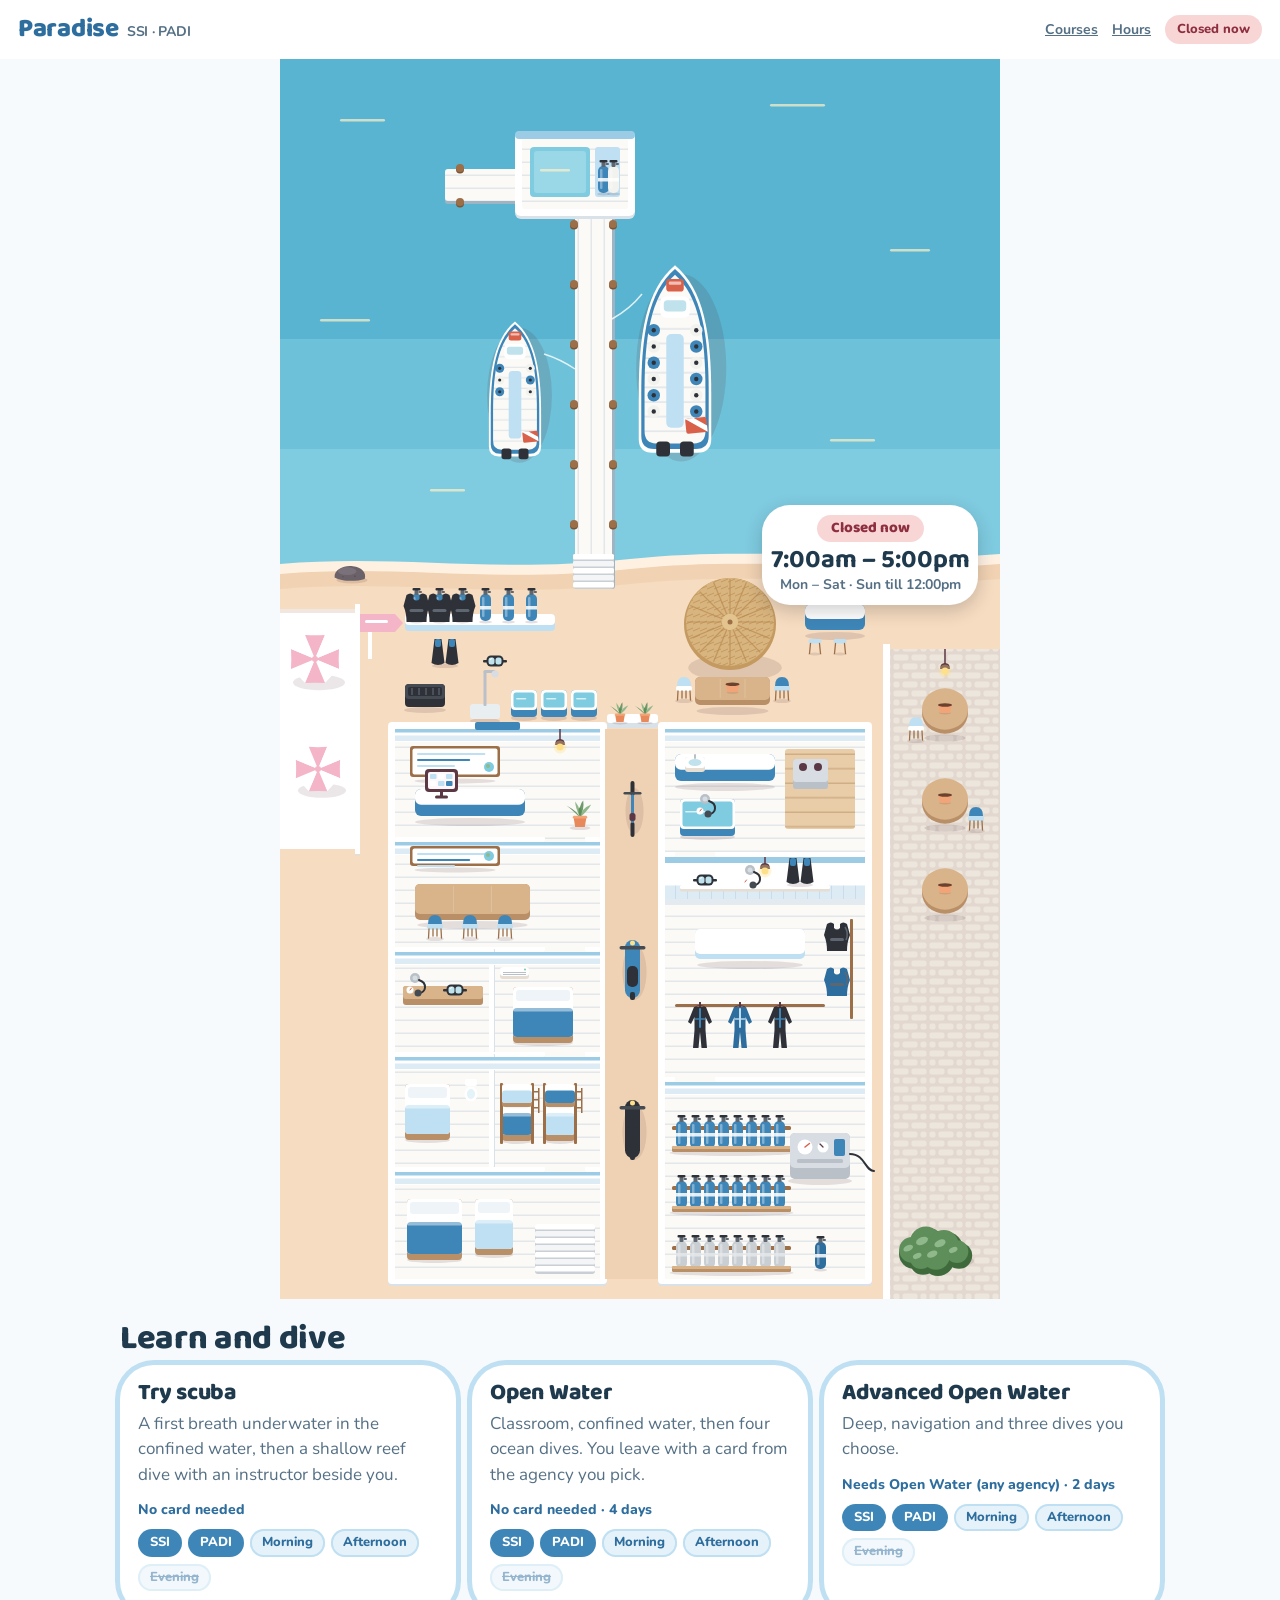
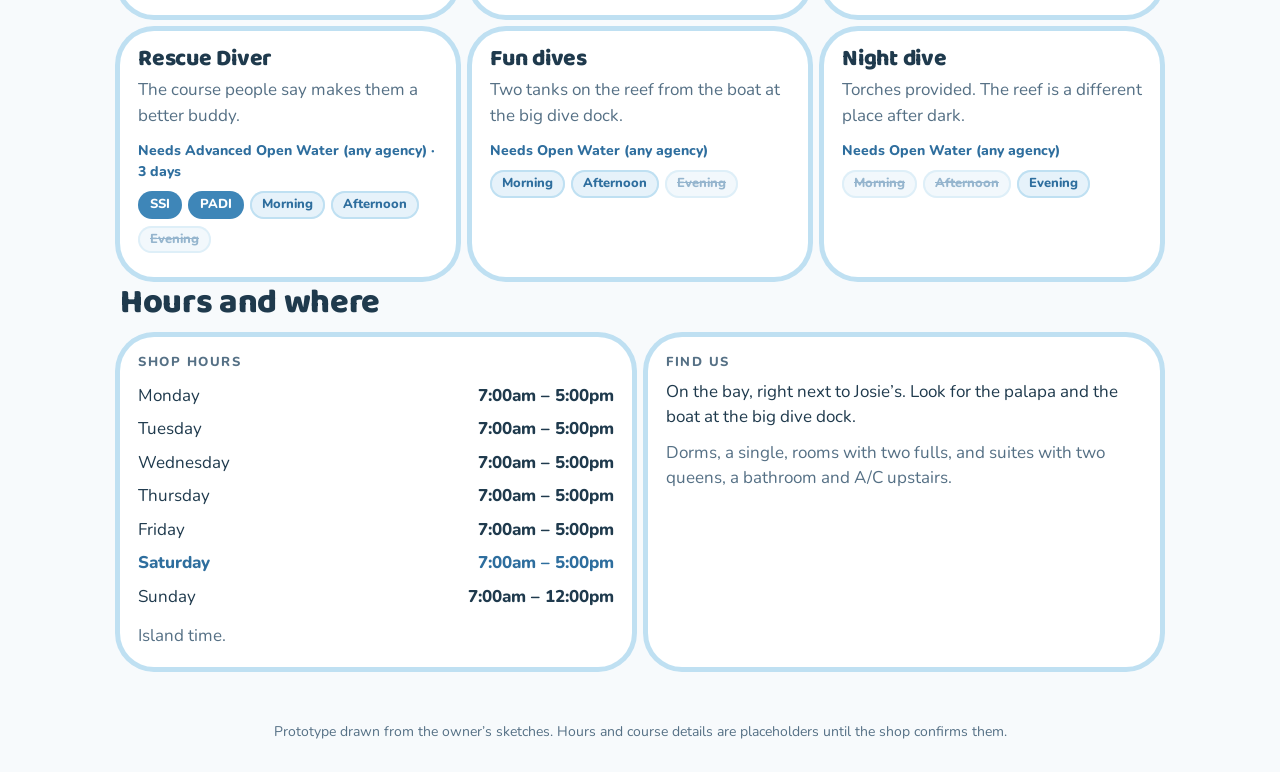
==== places/paradise/index.html @ 058cf266 "Paradise Divers: redrawn from the owner's sketches and the satellite view in Josie's style (new art/" ====
<!doctype html>
<html lang="en" data-place="paradise">
<head>
<meta charset="utf-8">
<meta name="viewport" content="width=device-width, initial-scale=1">
<title>Paradise</title>
<meta name="description" content="SSI and PADI dive shop and hostel on the bay in Utila, next to Josie's.">
<link rel="stylesheet" href="../../art/tokens.css">
<style>
  body { margin: 0; font-size: 17px; line-height: 1.5; }
  .top { display: flex; align-items: center; padding: 10px 18px; background: var(--card); }
  .brand { font-family: var(--u-display); font-weight: 800; font-size: 26px; color: var(--accent-deep); flex: 1; letter-spacing: -.01em; }
  .brand small { font-family: var(--u-body); font-size: 14px; color: var(--ink2); font-weight: 700; margin-left: 8px; }
  .top a { color: var(--ink2); font-weight: 700; font-size: 14px; margin-right: 14px; }
  .stage { position: relative; max-width: 720px; margin: 0 auto; }
  .stage svg { display: block; width: 100%; height: auto; }
  .stage .u-sign { position: absolute; right: 3%; top: 36%; width: 30%; min-width: 150px; padding: 10px 6px; box-sizing: border-box; }
  .stage .u-sign b { font-size: clamp(16px, 3.4vw, 26px); }
  .stage .u-sign small { font-size: clamp(11px, 1.8vw, 14px); }
  .stage .u-pill { font-size: clamp(11px, 2vw, 15px); padding: 2px 14px; margin-bottom: 4px; }
  .wrap { max-width: 1040px; margin: 0 auto; padding: 22px 16px 40px; }
  h2 { font-size: 34px; margin: 12px 0 14px; }
  .list { display: flex; flex-wrap: wrap; margin: 0 -8px; }
  .item { box-sizing: border-box; flex: 1 1 300px; margin: 8px; }
  .item h3 { font-size: 23px; }
  .item p { margin: 6px 0 12px; color: var(--ink2); }
  .item .u-chip { margin: 0 6px 6px 0; }
  .needs { font-size: 14px; font-weight: 800; color: var(--accent-deep); margin-bottom: 8px; }
  .info { display: flex; flex-wrap: wrap; margin: 8px -8px 0; }
  .info .u-card { flex: 1 1 300px; margin: 8px; box-sizing: border-box; }
  .hrs { width: 100%; border-collapse: collapse; font-variant-numeric: tabular-nums; }
  .hrs td { padding: 4px 0; } .hrs td:last-child { text-align: right; font-weight: 800; }
  .hrs tr.today td { color: var(--accent-deep); font-weight: 800; }
  footer { text-align: center; color: var(--ink2); font-size: 14px; padding: 6px 16px 30px; }
</style>
</head>
<body>
<div class="top"><span class="brand">Paradise<small>SSI &middot; PADI</small></span><a href="#learn">Courses</a><a href="#where">Hours</a><span class="u-pill" id="open">Open</span></div>

<div class="stage">
  <svg id="scene" viewBox="0 0 1440 2480" role="img" aria-label="Paradise from above: the confined-water pool and action area, the dive boat at the big dive dock, the school and rooms, the courtyard with bikes and Honda Navis, the palapa, restaurant, retail and tank room. Josie's is next door to the west."></svg>
  <div class="u-sign"><span class="u-pill" id="signpill">Open</span><b id="signhrs"></b><small id="signdays"></small></div>
</div>

<div class="wrap">
  <h2 id="learn">Learn and dive</h2>
  <div class="list" id="courses"></div>
  <h2 id="where">Hours and where</h2>
  <div class="info">
    <div class="u-card"><span class="u-kicker">Shop hours</span><table class="hrs" id="hrs"></table><p class="u-muted" style="margin:10px 0 0">Island time.</p></div>
    <div class="u-card"><span class="u-kicker">Find us</span><p style="margin:0 0 10px">On the bay, right next to Josie&rsquo;s. Look for the palapa and the boat at the big dive dock.</p><p class="u-muted" style="margin:0">Dorms, a single, rooms with two fulls, and suites with two queens, a bathroom and A/C upstairs.</p></div>
  </div>
</div>
<footer>Prototype drawn from the owner&rsquo;s sketches. Hours and course details are placeholders until the shop confirms them.</footer>

<script src="../../art/josie.js"></script>
<script src="map.js"></script>
<script>
(function () {
  'use strict';
  document.getElementById('scene').innerHTML = UART.paradise.ground({ tanks: { full: 16, empty: 8, filling: 0 } });
  var BN = { m: 'Morning', a: 'Afternoon', e: 'Evening' }, DAYS = ['sun', 'mon', 'tue', 'wed', 'thu', 'fri', 'sat'], LONG = { sun: 'Sunday', mon: 'Monday', tue: 'Tuesday', wed: 'Wednesday', thu: 'Thursday', fri: 'Friday', sat: 'Saturday' };
  function mins(s) { var a = s.split(':'); return +a[0] * 60 + +a[1]; }
  function clock(s) { var a = s.split(':'), h = +a[0]; return (h % 12 || 12) + ':' + a[1] + (h >= 12 ? 'pm' : 'am'); }
  function islandNow() { var d = new Date(Date.now() - 6 * 3600 * 1000); return { day: DAYS[d.getUTCDay()], m: d.getUTCHours() * 60 + d.getUTCMinutes() }; }
  var xhr = new XMLHttpRequest();
  xhr.open('GET', 'place_card.json');
  xhr.onload = function () {
    var card; try { card = JSON.parse(xhr.responseText); } catch (e) { return; }
    var L = card.cert_levels;
    document.getElementById('courses').innerHTML = card.courses.map(function (c) {
      return '<div class="u-card item"><h3>' + c.name + '</h3><p>' + c.blurb + '</p><div class="needs">' + (c.needs === 'none' ? 'No card needed' : 'Needs ' + L[c.needs] + ' (any agency)') + (c.days ? ' &middot; ' + c.days + ' days' : '') + '</div>' +
        (c.agencies[0] === 'any' ? '' : c.agencies.map(function (a) { return '<span class="u-chip on">' + a + '</span>'; }).join('')) +
        ['m', 'a', 'e'].map(function (k) { return '<span class="u-chip ' + (c.blocks.indexOf(k) > -1 ? '' : 'off') + '">' + BN[k] + '</span>'; }).join('') + '</div>';
    }).join('');
    var now = islandNow(), today = card.hours[now.day], open = false, rows = '';
    if (today && today !== 'closed') { var r = today.split('-'); open = now.m >= mins(r[0]) && now.m < mins(r[1]); }
    ['mon', 'tue', 'wed', 'thu', 'fri', 'sat', 'sun'].forEach(function (d) { var v = card.hours[d]; rows += '<tr class="' + (d === now.day ? 'today' : '') + '"><td>' + LONG[d] + '</td><td>' + (v === 'closed' ? 'Closed' : clock(v.split('-')[0]) + ' – ' + clock(v.split('-')[1])) + '</td></tr>'; });
    document.getElementById('hrs').innerHTML = rows;
    ['open', 'signpill'].forEach(function (id) { var el = document.getElementById(id); el.textContent = open ? 'Open now' : 'Closed now'; el.className = 'u-pill' + (open ? '' : ' closed'); });
    document.getElementById('signhrs').textContent = clock(card.hours.mon.split('-')[0]) + ' – ' + clock(card.hours.mon.split('-')[1]);
    document.getElementById('signdays').textContent = 'Mon – Sat · Sun till ' + clock(card.hours.sun.split('-')[1]);
  };
  xhr.send();
})();
</script>
</body>
</html>
---- art/tokens.css ----
/* GENERATED by tools/build-art.mjs from art/palettes.json. Do not edit by hand. */
@import url("https://fonts.googleapis.com/css2?family=Baloo+2:wght@600;800&family=DynaPuff:wght@600&family=Nunito:wght@600;700;800&display=swap");

:root {
  --w-sand: #F6DCC0;
  --w-sand-dk: #EBC9A6;
  --w-deck: #D9B48A;
  --w-deck-line: #C79F72;
  --w-wood: #B98B5E;
  --w-wood-dk: #8C6A3E;
  --w-floor: #F6D9D2;
  --w-floor-line: #EADFD5;
  --w-sea: #7FC6D6;
  --w-sea-2: #5FB0C4;
  --w-sea-deep: #3E9DB8;
  --w-foam: #FFFFFF;
  --w-reef: #8FD9CF;
  --w-reef-pale: #B9E7E3;
  --w-reef-dot: #5FBFB3;
  --w-leaf: #4E8A4A;
  --w-leaf-lt: #7FB36B;
  --w-leaf-pale: #8FB98B;
  --w-pot: #E08A5A;
  --w-pot-lt: #F0A67A;
  --w-rock: #6B6670;
  --w-rock-lt: #8A8590;
  --w-shadow: rgba(59,41,37,.13);
  --w-ok: #D9F0E8;
  --w-ok-ink: #2F6B58;
  --w-closed: #F9D6D6;
  --w-closed-ink: #8E2F3F;
  --u-display: 'Baloo 2', 'Nunito', sans-serif;
  --u-body: 'Nunito', -apple-system, 'Segoe UI', Roboto, sans-serif;
  --u-hand: 'DynaPuff', 'Baloo 2', sans-serif;
  --u-r-card: 34px; --u-r-pill: 999px; --u-ring: 5px;
}

/* Josie's Cafe: pink and cream, a sunny morning */
[data-place="josies-cafe"] {
  --ink: #5B3843;
  --ink2: #86606B;
  --paper: #FFF6F2;
  --card: #FFFFFF;
  --accent: #B55573;
  --accent-ink: #FFFFFF;
  --accent-deep: #B55573;
  --edge: #8E3F57;
  --soft: #F5B5C8;
  --wash: #FDEDF1;
  --pop: #EC5C97;
  --line: #EADFD5;
}
@media (prefers-color-scheme: dark) {
  :root:not([data-theme="light"]) [data-place="josies-cafe"], :root:not([data-theme="light"])[data-place="josies-cafe"] {
    --ink: #FCEAF0;
    --ink2: #D4AEBB;
    --paper: #2B1B21;
    --card: #3A262D;
    --accent: #F5B5C8;
    --accent-ink: #3B1B27;
    --accent-deep: #F5B5C8;
    --edge: #C98AA0;
    --soft: #6A3A4B;
    --wash: #34222A;
    --pop: #EC5C97;
    --line: #5A3D47;
  }
}
[data-theme="dark"] [data-place="josies-cafe"], [data-theme="dark"][data-place="josies-cafe"] {
  --ink: #FCEAF0;
  --ink2: #D4AEBB;
  --paper: #2B1B21;
  --card: #3A262D;
  --accent: #F5B5C8;
  --accent-ink: #3B1B27;
  --accent-deep: #F5B5C8;
  --edge: #C98AA0;
  --soft: #6A3A4B;
  --wash: #34222A;
  --pop: #EC5C97;
  --line: #5A3D47;
}

/* Tripwrights: blue and sea-glass, an outfitter's deck */
[data-place="tripwrights"] {
  --ink: #0F2A43;
  --ink2: #4F6A80;
  --paper: #E8F1F6;
  --card: #FFFFFF;
  --accent: #1F5F8B;
  --accent-ink: #FFFFFF;
  --accent-deep: #1F5F8B;
  --edge: #12405F;
  --soft: #A9CFE3;
  --wash: #D8E9F2;
  --pop: #C9953F;
  --line: #CFDCE5;
}
@media (prefers-color-scheme: dark) {
  :root:not([data-theme="light"]) [data-place="tripwrights"], :root:not([data-theme="light"])[data-place="tripwrights"] {
    --ink: #EAF2F7;
    --ink2: #9DB4C6;
    --paper: #0B1E31;
    --card: #14314B;
    --accent: #6FB0CF;
    --accent-ink: #08202F;
    --accent-deep: #6FB0CF;
    --edge: #3E7FA0;
    --soft: #2C5A7A;
    --wash: #102A41;
    --pop: #E0B35C;
    --line: #2A4A66;
  }
}
[data-theme="dark"] [data-place="tripwrights"], [data-theme="dark"][data-place="tripwrights"] {
  --ink: #EAF2F7;
  --ink2: #9DB4C6;
  --paper: #0B1E31;
  --card: #14314B;
  --accent: #6FB0CF;
  --accent-ink: #08202F;
  --accent-deep: #6FB0CF;
  --edge: #3E7FA0;
  --soft: #2C5A7A;
  --wash: #102A41;
  --pop: #E0B35C;
  --line: #2A4A66;
}

/* Paradise: blue, white wood and black dive gear; an SSI and PADI dive shop with a hostel */
[data-place="paradise"] {
  --ink: #1F3A4D;
  --ink2: #557085;
  --paper: #F7FAFC;
  --card: #FFFFFF;
  --accent: #3E86B8;
  --accent-ink: #FFFFFF;
  --accent-deep: #2E6E9E;
  --edge: #2B5F86;
  --soft: #BFE0F2;
  --wash: #E6F2FA;
  --pop: #2E3238;
  --line: #E3E7EA;
}
@media (prefers-color-scheme: dark) {
  :root:not([data-theme="light"]) [data-place="paradise"], :root:not([data-theme="light"])[data-place="paradise"] {
    --ink: #EAF2F8;
    --ink2: #9DB4C6;
    --paper: #0E1E2A;
    --card: #16303F;
    --accent: #7FB8DE;
    --accent-ink: #0B2232;
    --accent-deep: #7FB8DE;
    --edge: #4F8FC0;
    --soft: #2C5A7A;
    --wash: #12293A;
    --pop: #C9D3DA;
    --line: #2A4A5E;
  }
}
[data-theme="dark"] [data-place="paradise"], [data-theme="dark"][data-place="paradise"] {
  --ink: #EAF2F8;
  --ink2: #9DB4C6;
  --paper: #0E1E2A;
  --card: #16303F;
  --accent: #7FB8DE;
  --accent-ink: #0B2232;
  --accent-deep: #7FB8DE;
  --edge: #4F8FC0;
  --soft: #2C5A7A;
  --wash: #12293A;
  --pop: #C9D3DA;
  --line: #2A4A5E;
}

/* area Utila (a boat's own tint inside Tripwrights) */
[data-area="utila"] {
  --ink: #14383E;
  --accent: #F2B632;
  --accent-ink: #2B2000;
  --accent-deep: #8A5C00;
  --edge: #C98F10;
  --soft: #FBDE8F;
  --wash: #FFF1CC;
  --pop: #17909B;
}
/* area Roatán (a boat's own tint inside Tripwrights) */
[data-area="roatan"] {
  --ink: #4A2A25;
  --accent: #E9735C;
  --accent-ink: #FFFFFF;
  --accent-deep: #B8503B;
  --edge: #B8503B;
  --soft: #F5B8A8;
  --wash: #FDEAE4;
  --pop: #2C8FA0;
}
/* area Guanaja (a boat's own tint inside Tripwrights) */
[data-area="guanaja"] {
  --ink: #173A2E;
  --accent: #3E9B7A;
  --accent-ink: #FFFFFF;
  --accent-deep: #2C7058;
  --edge: #2C7058;
  --soft: #A9DBC6;
  --wash: #E3F4EC;
  --pop: #E9B44C;
}
/* area Koh Tao (a boat's own tint inside Tripwrights) */
[data-area="kohtao"] {
  --ink: #2E2347;
  --accent: #8A6BB8;
  --accent-ink: #FFFFFF;
  --accent-deep: #664A93;
  --edge: #664A93;
  --soft: #CDBDE6;
  --wash: #F0EAF8;
  --pop: #F2A641;
}

/* Shared UI pieces, all driven by the place tokens above. Put data-place="<id>" on <html> (or on any container to tint just that part).
   The shape language comes straight from Josie's: white cards with a soft ring instead of a border, pill buttons with a darker ledge
   underneath, big round Baloo numbers, tonal chips. No outlines, no gradients. */
[data-place] { color: var(--ink); background: var(--paper); font-family: var(--u-body); -webkit-text-size-adjust: 100%; }
[data-place] h1, [data-place] h2, [data-place] h3, .u-display { font-family: var(--u-display); font-weight: 800; line-height: 1.05; letter-spacing: -.01em; margin: 0; }
.u-hand { font-family: var(--u-hand); font-weight: 600; color: var(--pop); }
.u-muted { color: var(--ink2); }
.u-kicker { display: block; font-size: 13px; font-weight: 800; letter-spacing: .12em; text-transform: uppercase; color: var(--ink2); margin-bottom: 6px; }

/* a card: white, big radius, a soft ring in the place's own soft tone */
.u-card { background: var(--card); border-radius: var(--u-r-card); box-shadow: 0 0 0 var(--u-ring) var(--soft); padding: 16px 18px 18px; }
.u-card.flat { box-shadow: 0 0 0 2px var(--line); }
.u-lift { box-shadow: 0 0 0 var(--u-ring) var(--soft), 0 6px 16px rgba(20, 20, 30, .14); }

/* buttons: accent fill, a darker ledge underneath that squashes on press */
.u-btn { display: inline-block; border: 0; cursor: pointer; padding: 12px 26px; border-radius: var(--u-r-pill); background: var(--accent); color: var(--accent-ink);
  font-family: var(--u-display); font-weight: 800; font-size: 18px; line-height: 1.1; text-decoration: none; text-align: center; box-shadow: 0 4px 0 var(--edge); }
.u-btn:active { transform: translateY(3px); box-shadow: 0 1px 0 var(--edge); }
.u-btn.quiet { background: var(--wash); color: var(--accent-deep); box-shadow: inset 0 0 0 2px var(--soft); }
.u-btn[disabled] { opacity: .5; cursor: default; }

/* small round icon button (language, help) */
.u-round { width: 36px; height: 36px; border-radius: 18px; border: 0; cursor: pointer; background: var(--card); color: var(--accent-deep); box-shadow: inset 0 0 0 2.5px var(--soft); font-family: var(--u-display); font-weight: 800; font-size: 18px; }

/* open/closed pill: icon + word, never color alone */
.u-pill { display: inline-block; padding: 5px 12px; border-radius: 16px; background: var(--w-ok); color: var(--w-ok-ink); font-weight: 800; font-size: 13px; white-space: nowrap; }
.u-pill.closed { background: var(--w-closed); color: var(--w-closed-ink); }

/* chips: tonal, rounded, used for blocks, tags, kinds */
.u-chip { display: inline-block; padding: 4px 12px; border-radius: 14px; background: var(--wash); color: var(--accent-deep); box-shadow: inset 0 0 0 2px var(--soft); font-weight: 800; font-size: 13px; }
.u-chip.on { background: var(--accent); color: var(--accent-ink); box-shadow: none; }
.u-chip.off { opacity: .5; text-decoration: line-through; }

/* a price or number tag */
.u-tag { display: inline-block; padding: 4px 14px; border-radius: 14px; background: var(--wash); color: var(--accent-deep); font-family: var(--u-display); font-weight: 800; }

/* the hanging hours sign (a white rounded card that sits on the map) */
.u-sign { display: inline-block; padding: 12px 18px; border-radius: 28px; background: var(--card); text-align: center; box-shadow: 0 6px 18px rgba(20, 20, 30, .2); font-family: var(--u-display); }
.u-sign b { display: block; font-size: 26px; line-height: 1.1; color: var(--ink); white-space: nowrap; }
.u-sign small { display: block; font-size: 15px; color: var(--ink2); font-family: var(--u-body); font-weight: 700; }

/* the scene: any illustration sits on this. Rounded, no border, a ring only when it is a card. */
.u-scene { display: block; width: 100%; height: auto; border-radius: var(--u-r-card); background: var(--w-sand); }

/* little round map badge (a count or a state, like Josie's order numbers) */
.u-badge { display: inline-block; min-width: 26px; padding: 0 7px; line-height: 26px; border-radius: 13px; background: var(--card); color: var(--accent-deep); box-shadow: inset 0 0 0 2.5px var(--soft); text-align: center; font-family: var(--u-display); font-weight: 800; font-size: 15px; }

/* sheet that slides up over a plan or map (Tripwrights and any shop that wants one) */
.u-sheet { position: fixed; left: 50%; bottom: 0; width: 100%; max-width: 560px; max-height: 78vh; overflow: auto; background: var(--card); color: var(--ink);
  border-radius: 34px 34px 0 0; box-shadow: 0 0 0 var(--u-ring) var(--soft), 0 -10px 30px rgba(20, 20, 30, .22); padding: 20px 18px 28px; }

@media (prefers-reduced-motion: reduce) { * { animation: none !important; transition: none !important; } }
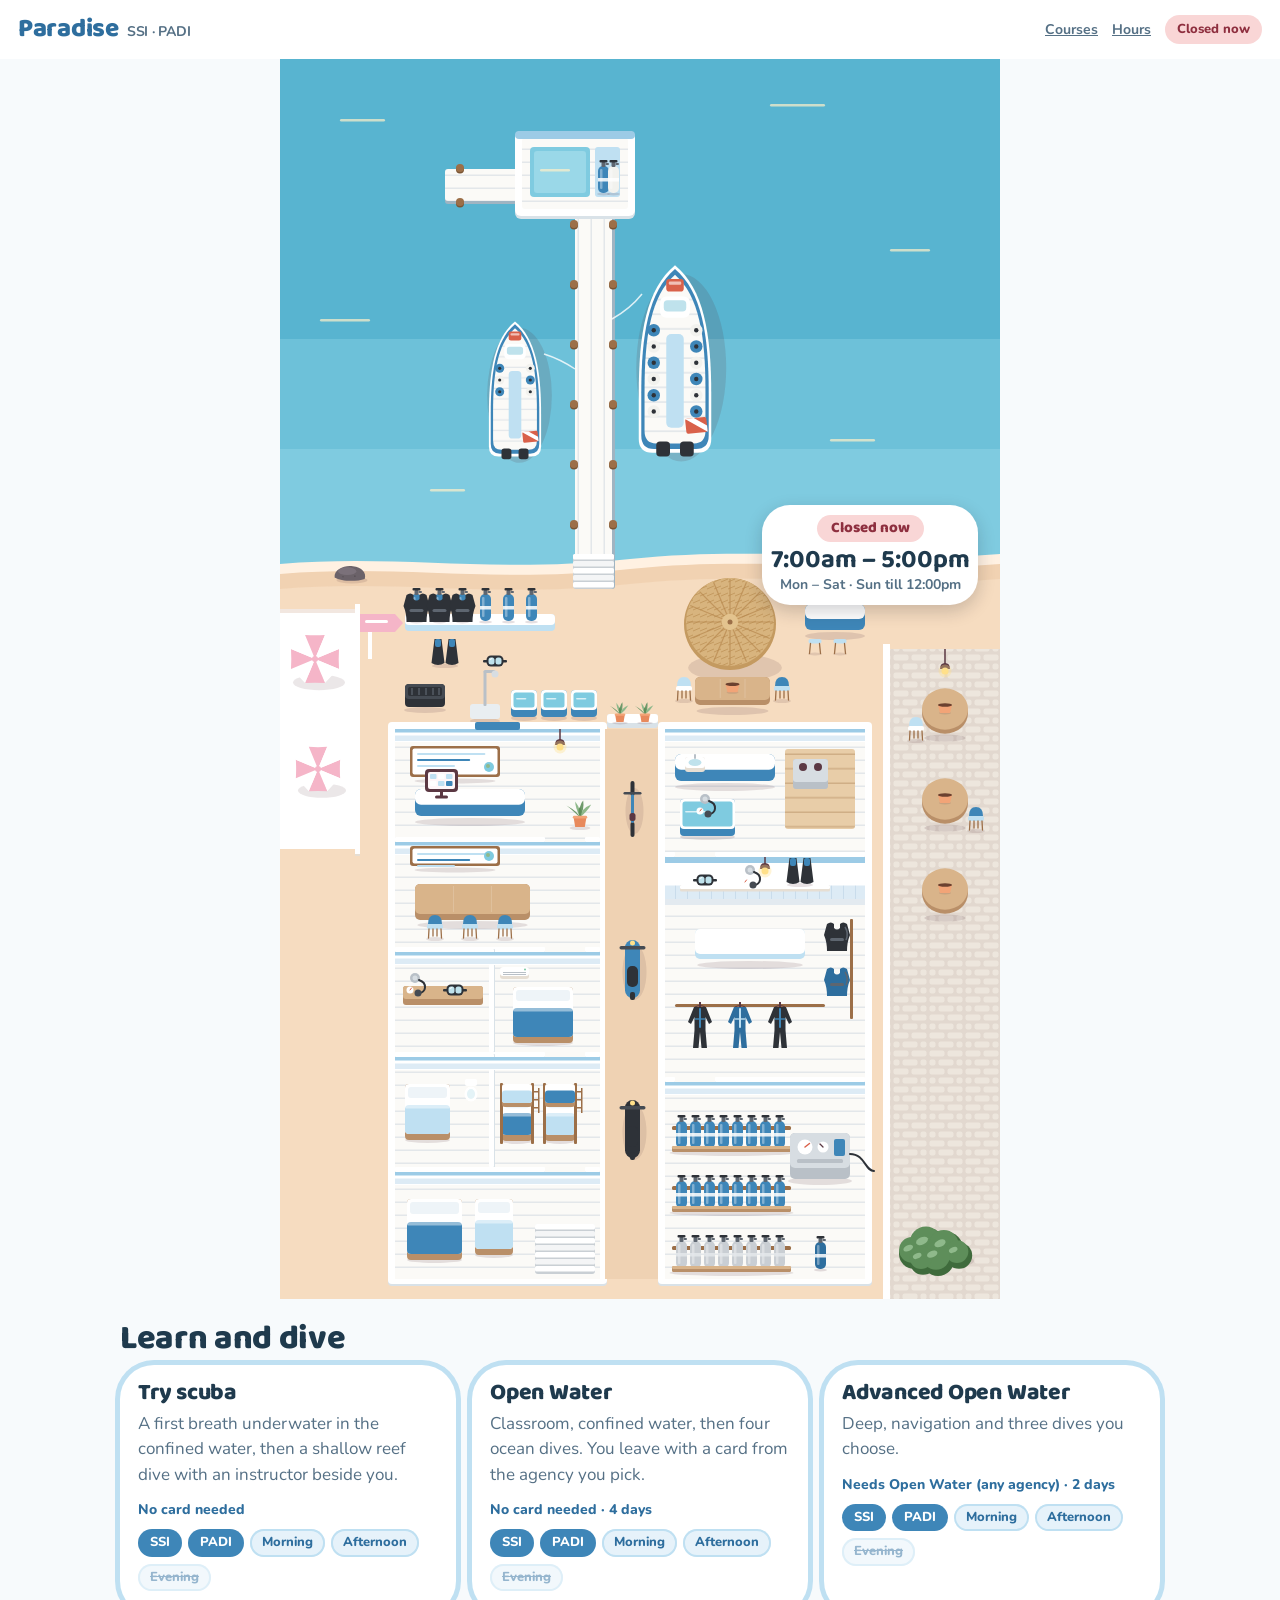
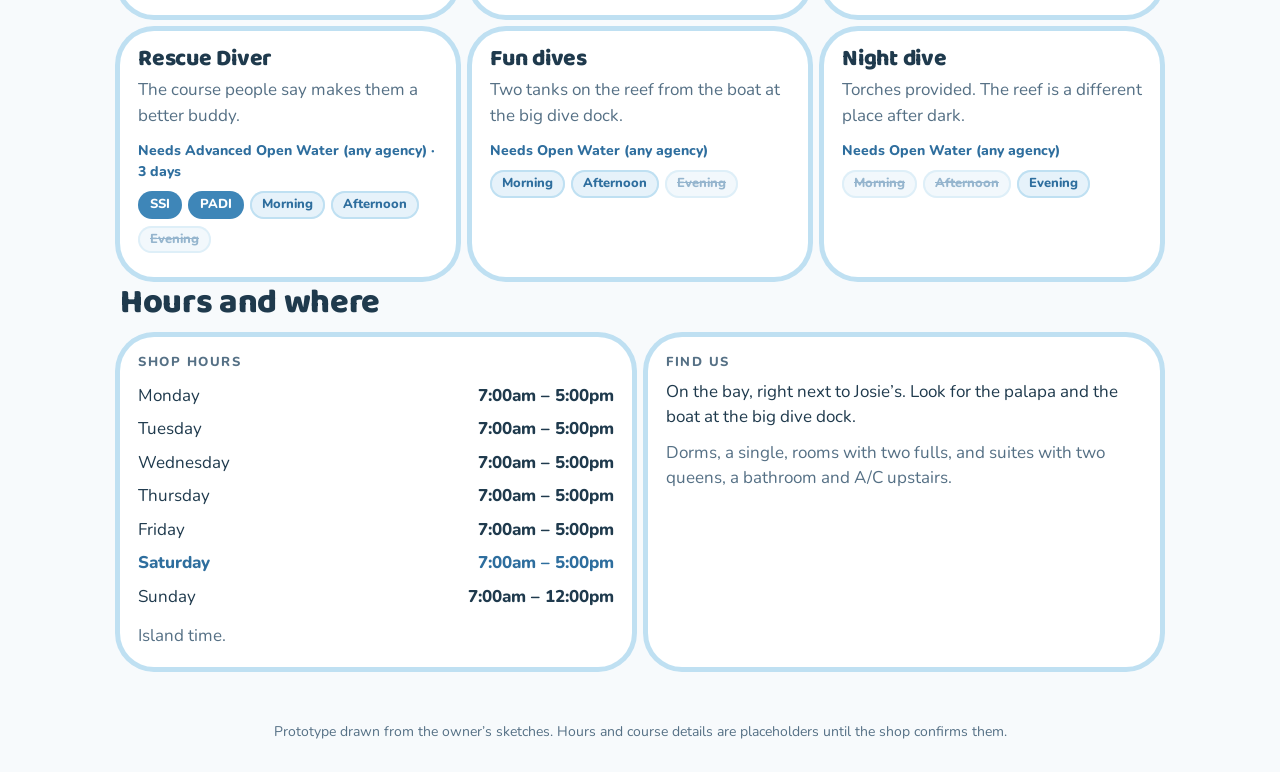
==== commit cc0b3606: "Art: world.js, one shared hand for everything outside a building Sea, shore, cliffs, reefs, piers, o" ====
--- a/places/paradise/index.html
+++ b/places/paradise/index.html
@@ -53,7 +53,7 @@
 </div>
 <footer>Prototype drawn from the owner&rsquo;s sketches. Hours and course details are placeholders until the shop confirms them.</footer>
 
-<script src="../../art/josie.js"></script>
+<script src="../../art/josie.js"></script><script src="../../art/world.js"></script>
 <script src="map.js"></script>
 <script>
 (function () {
